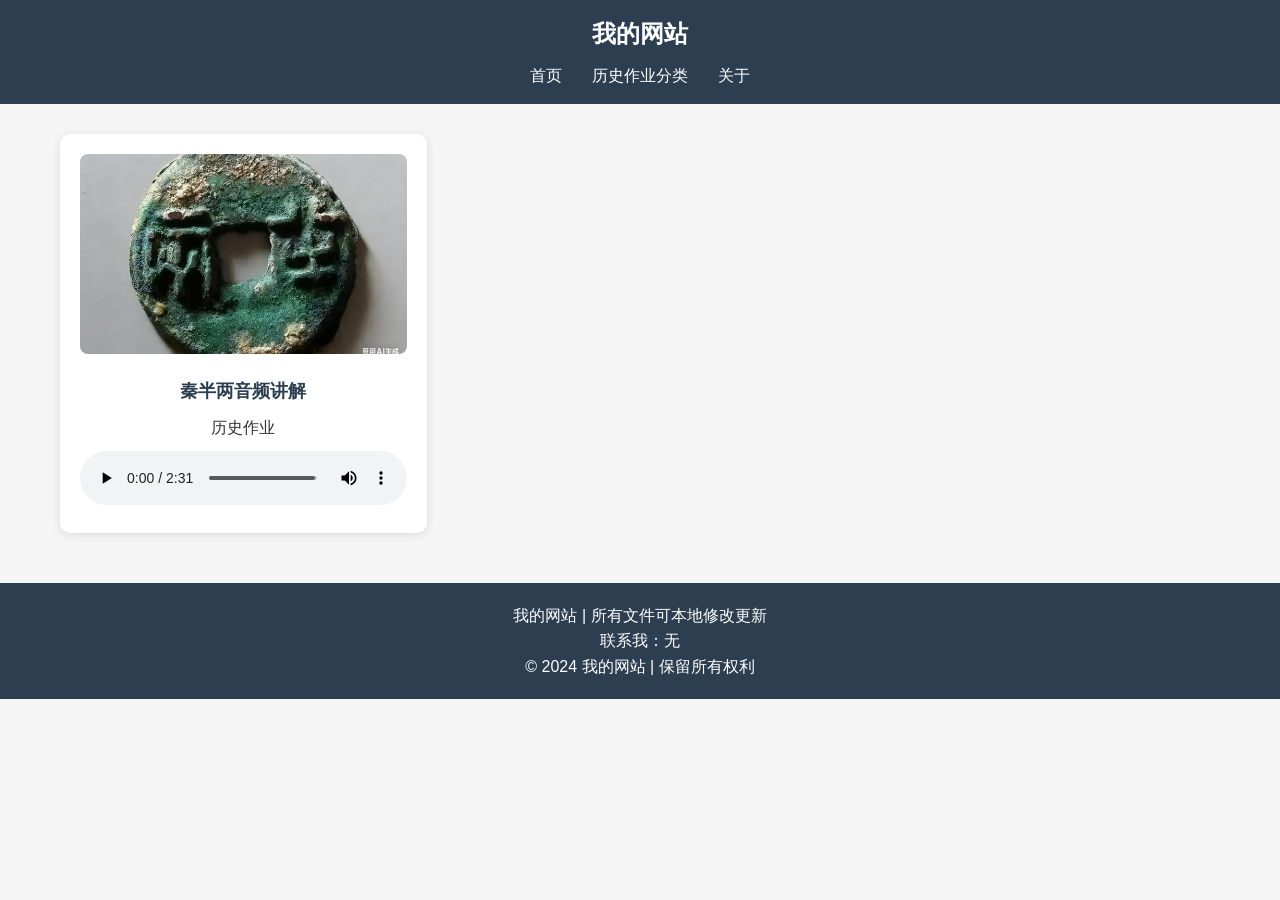
==== index.html @ 06c2db71 "Add files via upload" ====
<!DOCTYPE html>
<html lang="zh-CN">
<head>
    <meta charset="UTF-8">
    <meta name="viewport" content="width=device-width, initial-scale=1.0">
    <title>我的网站</title>
    <!-- 引入样式文件（无需修改） -->
    <link rel="stylesheet" href="css/style.css">
</head>
<body>
    <!-- 导航栏（可修改网站标题） -->
    <div class="nav">
        <h1>我的网站</h1> <!-- 可修改为你的网站名称，如“个人播客站” -->
        <ul class="menu">
            <li><a href="index.html">首页</a></li>
            <li><a href="#music">历史作业分类</a></li> <!-- 可修改分类名称 -->
            <li><a href="#about">关于</a></li>
        </ul>
    </div>

    <!-- 音频列表（核心修改区：添加/删除音频卡片） -->
    <div class="audio-container">
        <!-- 音频卡片1：（历史作业分类） -->
        <div class="audio-card" id="music">
            <img src="images/秦半两.png" class="audio-cover" alt="音频封面"> <!-- 替换为你的封面图片路径 -->
            <h3 class="audio-title">秦半两音频讲解</h3> <!-- 替换为你的音频标题 -->
            <p>历史作业</p> <!-- 替换为音频描述（如类型、时长） -->
            <!-- 音频播放器：src替换为你的本地音频路径 -->
            <audio controls class="audio-player">
                <source src="audio/秦半两配音.mp3" type="audio/mpeg"> <!-- 本地音频文件路径 -->
                你的浏览器不支持音频播放，请更新浏览器！
            </audio>
        </div>


        <!-- 新增音频卡片：复制上面的“audio-card”模块，修改内容即可 -->
        <!-- 例如：
        <div class="audio-card" id="music">
            <img src="images/cover3.jpg" class="audio-cover" alt="音频封面">
            <h3 class="audio-title">新音频标题</h3>
            <p>音频类型 | 时长</p>
            <audio controls class="audio-player">
                <source src="audio/新音频文件名.mp3" type="audio/mpeg">
                你的浏览器不支持音频播放，请更新浏览器！
            </audio>
        </div>
        -->
    </div>

    <!-- 关于板块（可修改个人信息） -->
    <div class="footer" id="about">
        <p>我的网站 | 所有文件可本地修改更新</p>
        <p>联系我：无</p> <!-- 可修改为你的联系方式（可选） -->
        <p>© 2024 我的网站 | 保留所有权利</p>
    </div>
</body>
</html>
---- css/style.css ----
/* 网站整体样式 */
* {
    margin: 0;
    padding: 0;
    box-sizing: border-box;
    font-family: "Microsoft YaHei", sans-serif;
}
body {
    background-color: #f5f5f5;
    color: #333;
    line-height: 1.6;
}

/* 导航栏样式 */
.nav {
    background-color: #2c3e50;
    color: white;
    padding: 15px 0;
    text-align: center;
}
.nav h1 {
    font-size: 24px;
    margin-bottom: 10px;
}
.nav .menu {
    list-style: none;
    display: flex;
    justify-content: center;
    gap: 30px;
}
.nav .menu a {
    color: white;
    text-decoration: none;
    font-size: 16px;
}
.nav .menu a:hover {
    color: #3498db;
}

/* 音频列表容器 */
.audio-container {
    max-width: 1200px;
    margin: 30px auto;
    padding: 0 20px;
    display: grid;
    grid-template-columns: repeat(auto-fill, minmax(300px, 1fr));
    gap: 30px;
}

/* 单个音频卡片样式 */
.audio-card {
    background-color: white;
    border-radius: 10px;
    box-shadow: 0 2px 10px rgba(0,0,0,0.1);
    padding: 20px;
    text-align: center;
    transition: transform 0.3s;
}
.audio-card:hover {
    transform: translateY(-5px); /* 鼠标悬浮时轻微上浮 */
}

/* 音频封面样式 */
.audio-cover {
    width: 100%;
    height: 200px;
    object-fit: cover;
    border-radius: 8px;
    margin-bottom: 15px;
}

/* 音频标题样式 */
.audio-title {
    font-size: 18px;
    margin-bottom: 10px;
    color: #2c3e50;
}

/* 音频播放器样式 */
.audio-player {
    width: 100%;
    margin-top: 10px;
}

/* 页脚样式 */
.footer {
    text-align: center;
    padding: 20px 0;
    margin-top: 50px;
    background-color: #2c3e50;
    color: white;
}
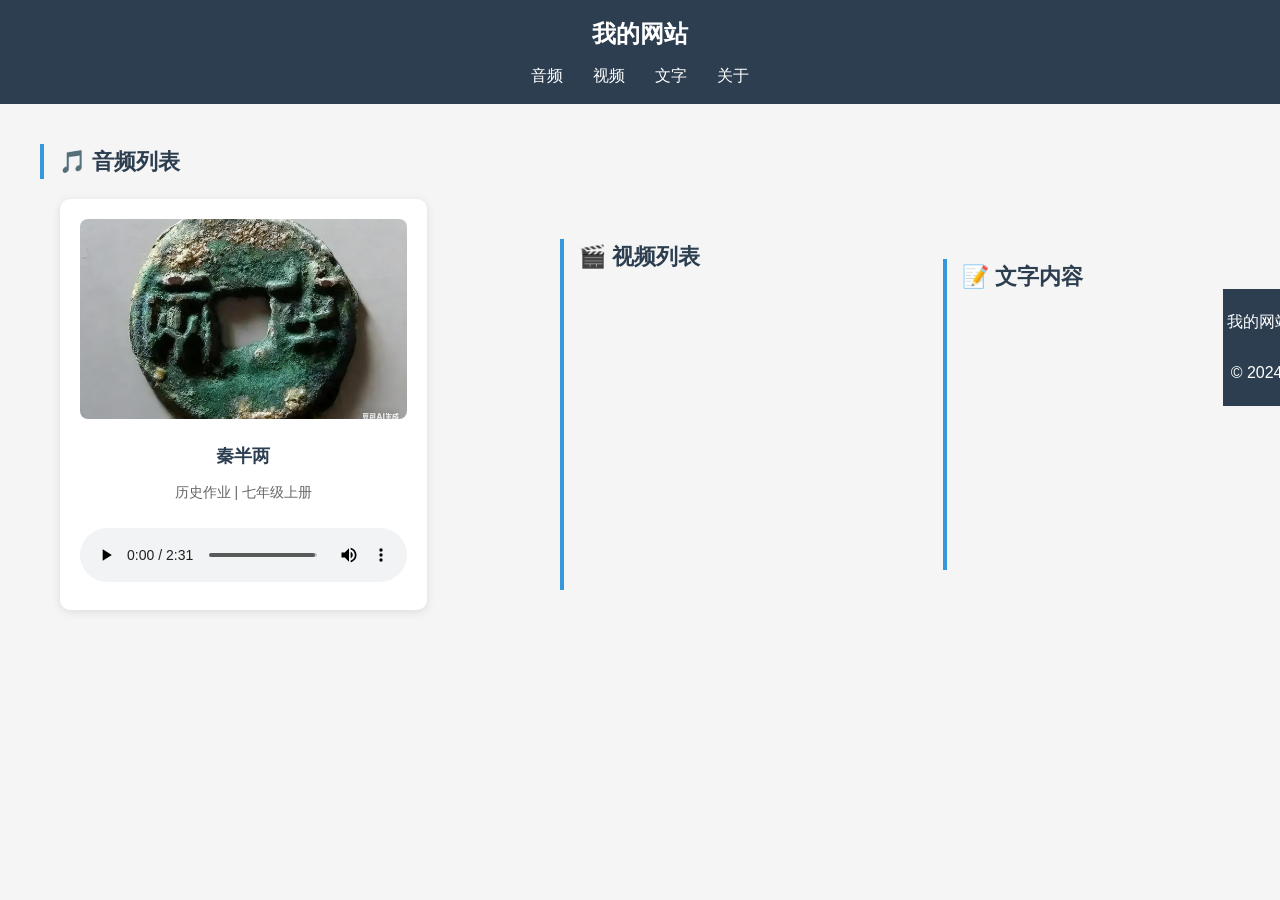
==== commit 23f3008f: "Add files via upload" ====
--- a/index.html
+++ b/index.html
@@ -3,55 +3,69 @@
 <head>
     <meta charset="UTF-8">
     <meta name="viewport" content="width=device-width, initial-scale=1.0">
-    <title>我的网站</title>
-    <!-- 引入样式文件（无需修改） -->
+    <title>多媒体网站（音频+视频+文字）</title>
     <link rel="stylesheet" href="css/style.css">
 </head>
 <body>
-    <!-- 导航栏（可修改网站标题） -->
+    <!-- 导航栏 -->
     <div class="nav">
-        <h1>我的网站</h1> <!-- 可修改为你的网站名称，如“个人播客站” -->
+        <h1>我的网站</h1> <!-- 可修改网站名称 -->
         <ul class="menu">
-            <li><a href="index.html">首页</a></li>
-            <li><a href="#music">历史作业分类</a></li> <!-- 可修改分类名称 -->
+            <li><a href="#audio">音频</a></li>
+            <li><a href="#video">视频</a></li>
+            <li><a href="#text">文字</a></li>
             <li><a href="#about">关于</a></li>
         </ul>
     </div>
 
-    <!-- 音频列表（核心修改区：添加/删除音频卡片） -->
-    <div class="audio-container">
-        <!-- 音频卡片1：（历史作业分类） -->
-        <div class="audio-card" id="music">
-            <img src="images/秦半两.png" class="audio-cover" alt="音频封面"> <!-- 替换为你的封面图片路径 -->
-            <h3 class="audio-title">秦半两音频讲解</h3> <!-- 替换为你的音频标题 -->
-            <p>历史作业</p> <!-- 替换为音频描述（如类型、时长） -->
-            <!-- 音频播放器：src替换为你的本地音频路径 -->
+    <!-- 音频区 -->
+    <h2 class="section-title" id="audio">🎵 音频列表</h2>
+    <div class="media-container">
+        <!-- 音频1，秦半两 -->
+        <div class="media-card">
+            <img src="images/秦半两.png" class="media-cover" alt="音频封面">
+            <h3 class="media-title">秦半两</h3>
+            <p class="media-desc">历史作业 | 七年级上册</p>
             <audio controls class="audio-player">
-                <source src="audio/秦半两配音.mp3" type="audio/mpeg"> <!-- 本地音频文件路径 -->
-                你的浏览器不支持音频播放，请更新浏览器！
+                <source src="audio/秦半两配音.mp3" type="audio/mpeg">
+                你的浏览器不支持音频播放
             </audio>
         </div>
 
-
-        <!-- 新增音频卡片：复制上面的“audio-card”模块，修改内容即可 -->
-        <!-- 例如：
-        <div class="audio-card" id="music">
-            <img src="images/cover3.jpg" class="audio-cover" alt="音频封面">
-            <h3 class="audio-title">新音频标题</h3>
-            <p>音频类型 | 时长</p>
-            <audio controls class="audio-player">
-                <source src="audio/新音频文件名.mp3" type="audio/mpeg">
-                你的浏览器不支持音频播放，请更新浏览器！
-            </audio>
+    <!-- 视频区（新增） -->
+    <h2 class="section-title" id="video">🎬 视频列表</h2>
+    <div class="media-container">
+        <!-- 视频1（示例） 
+        <div class="media-card">
+            <img src="images/video-cover1.jpg" class="media-cover" alt="视频封面">
+            <h3 class="media-title">海边日出</h3>
+            <p class="media-desc">风景延时 | 1分30秒</p>
+            <video controls class="video-player" poster="images/video-cover1.jpg">
+                <source src="video/seaside-sunrise.mp4" type="video/mp4">
+                你的浏览器不支持视频播放
+             </video>
         </div>
         -->
-    </div>
 
-    <!-- 关于板块（可修改个人信息） -->
+    <!-- 文字区（新增） -->
+    <h2 class="section-title" id="text">📝 文字内容</h2>
+    <div class="text-section">
+        <!-- 文字文章1（示例） 
+        <div class="text-card">
+            <h3 class="text-title">旅行日记：海边的一天</h3>
+            <div class="text-content">
+                <p>今天早起去了海边，日出时分的景色真的太美了。海水是渐变的蓝色，远处的渔船像剪影一样在晨光中移动。</p>
+                <img src="images/travel-sea.jpg" alt="海边照片">
+                <p>中午在附近的小店吃了海鲜面，味道很新鲜。下午沿着沙滩散步，捡了一些贝壳，还看到了几只海鸥。</p>
+                <p>傍晚的时候，夕阳把天空染成了橘红色，这种自然的美景让人忘记了所有烦恼。</p>
+            </div>
+        </div>
+      -->
+
+    <!-- 页脚 -->
     <div class="footer" id="about">
-        <p>我的网站 | 所有文件可本地修改更新</p>
-        <p>联系我：无</p> <!-- 可修改为你的联系方式（可选） -->
-        <p>© 2024 我的网站 | 保留所有权利</p>
+        <p>我的网站 | 支持音频、视频、文字展示</p>
+        <p>© 2024 多媒体库 | 本地可修改更新</p>
     </div>
 </body>
 </html>
--- a/css/style.css
+++ b/css/style.css
@@ -1,4 +1,4 @@
-/* 网站整体样式 */
+/* 基础样式（保持原有，新增视频和文字相关样式） */
 * {
     margin: 0;
     padding: 0;
@@ -9,9 +9,10 @@
     background-color: #f5f5f5;
     color: #333;
     line-height: 1.6;
+    padding-bottom: 50px;
 }
 
-/* 导航栏样式 */
+/* 导航栏 */
 .nav {
     background-color: #2c3e50;
     color: white;
@@ -27,6 +28,7 @@
     display: flex;
     justify-content: center;
     gap: 30px;
+    flex-wrap: wrap; /* 适配手机屏幕 */
 }
 .nav .menu a {
     color: white;
@@ -37,18 +39,29 @@
     color: #3498db;
 }
 
-/* 音频列表容器 */
-.audio-container {
+/* 板块标题（新增：用于区分音频/视频/文字区） */
+.section-title {
     max-width: 1200px;
-    margin: 30px auto;
+    margin: 40px auto 20px;
+    padding: 0 20px;
+    font-size: 22px;
+    color: #2c3e50;
+    border-left: 4px solid #3498db;
+    padding-left: 15px;
+}
+
+/* 音频/视频列表容器（复用原有结构，支持响应式） */
+.media-container {
+    max-width: 1200px;
+    margin: 20px auto;
     padding: 0 20px;
     display: grid;
     grid-template-columns: repeat(auto-fill, minmax(300px, 1fr));
     gap: 30px;
 }
 
-/* 单个音频卡片样式 */
-.audio-card {
+/* 音频/视频卡片样式 */
+.media-card {
     background-color: white;
     border-radius: 10px;
     box-shadow: 0 2px 10px rgba(0,0,0,0.1);
@@ -56,12 +69,12 @@
     text-align: center;
     transition: transform 0.3s;
 }
-.audio-card:hover {
-    transform: translateY(-5px); /* 鼠标悬浮时轻微上浮 */
+.media-card:hover {
+    transform: translateY(-5px);
 }
 
-/* 音频封面样式 */
-.audio-cover {
+/* 封面图样式 */
+.media-cover {
     width: 100%;
     height: 200px;
     object-fit: cover;
@@ -69,24 +82,79 @@
     margin-bottom: 15px;
 }
 
-/* 音频标题样式 */
-.audio-title {
+/* 标题和描述 */
+.media-title {
     font-size: 18px;
     margin-bottom: 10px;
     color: #2c3e50;
 }
+.media-desc {
+    color: #666;
+    font-size: 14px;
+    margin-bottom: 15px;
+}
 
-/* 音频播放器样式 */
+/* 音频播放器 */
 .audio-player {
     width: 100%;
     margin-top: 10px;
 }
 
-/* 页脚样式 */
+/* 视频播放器（新增） */
+.video-player {
+    width: 100%;
+    border-radius: 8px;
+    margin-top: 10px;
+}
+
+/* 文字内容区域（新增） */
+.text-section {
+    max-width: 1200px;
+    margin: 20px auto;
+    padding: 0 20px;
+}
+.text-card {
+    background-color: white;
+    border-radius: 10px;
+    padding: 30px;
+    margin-bottom: 30px;
+    box-shadow: 0 2px 10px rgba(0,0,0,0.1);
+}
+.text-title {
+    font-size: 20px;
+    color: #2c3e50;
+    margin-bottom: 15px;
+    padding-bottom: 10px;
+    border-bottom: 1px solid #eee;
+}
+.text-content {
+    line-height: 1.8;
+    color: #555;
+}
+.text-content p {
+    margin-bottom: 15px;
+}
+.text-content img {
+    max-width: 100%; /* 文字中的图片自适应 */
+    border-radius: 8px;
+    margin: 20px 0;
+}
+
+/* 页脚 */
 .footer {
     text-align: center;
     padding: 20px 0;
     margin-top: 50px;
     background-color: #2c3e50;
     color: white;
+}
+
+/* 适配手机屏幕 */
+@media (max-width: 768px) {
+    .media-container {
+        grid-template-columns: 1fr; /* 手机上单列显示 */
+    }
+    .nav .menu {
+        gap: 15px;
+    }
 }
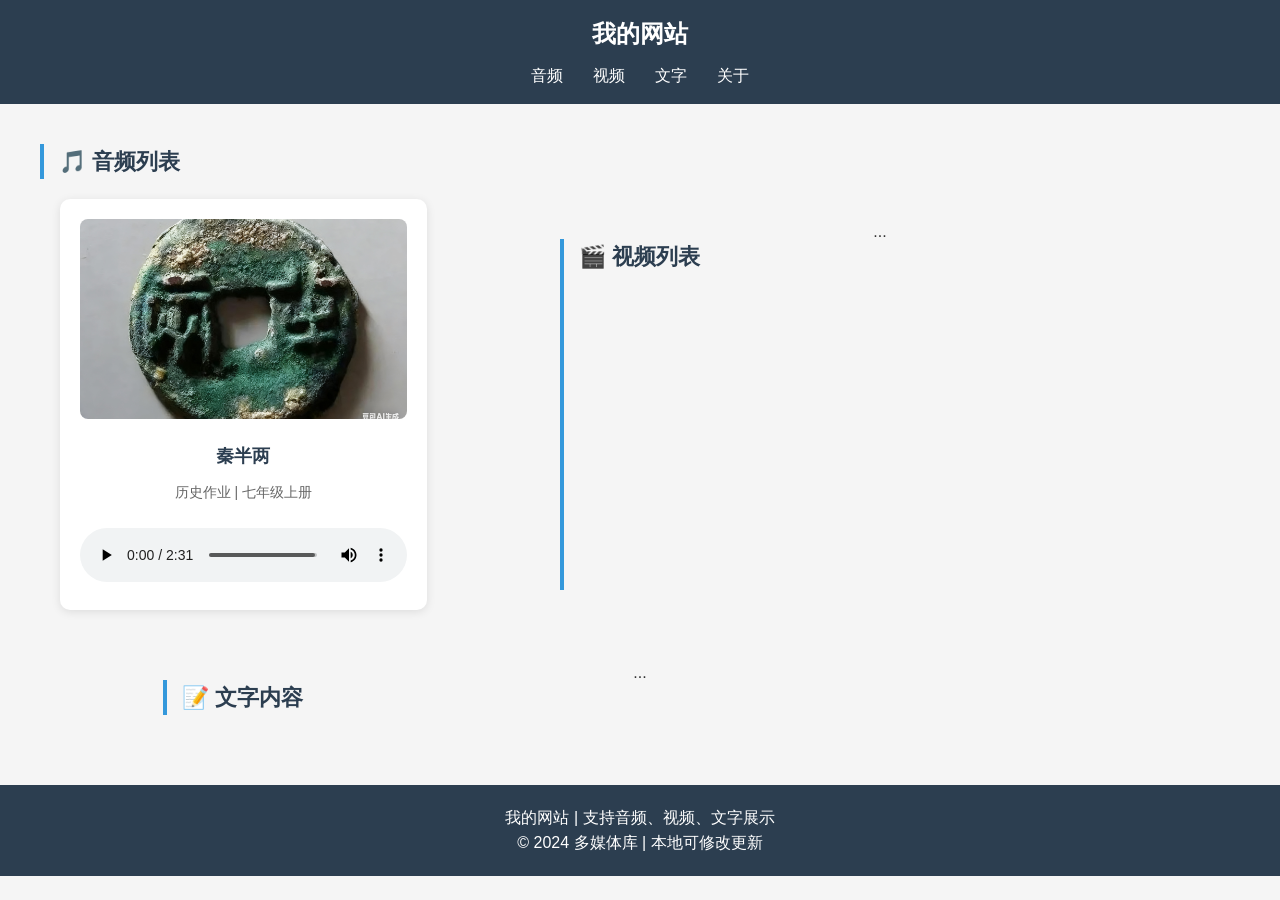
==== commit 8f002f14: "Add files via upload" ====
--- a/index.html
+++ b/index.html
@@ -18,24 +18,51 @@
         </ul>
     </div>
 
-    <!-- 音频区 -->
+    <!-- 新增：内容区域容器 -->
+    <div class="main-content">
+        <!-- 音频区 -->
+        <h2 class="section-title" id="audio">🎵 音频列表</h2>
+        <div class="media-container">
+
+            <!-- 音频1，秦半两 -->
+            <div class="media-card">
+                <img src="images/秦半两.png" class="media-cover" alt="音频封面">
+                <h3 class="media-title">秦半两</h3>
+                <p class="media-desc">历史作业 | 七年级上册</p>
+                <audio controls class="audio-player">
+                    <source src="audio/秦半两配音.mp3" type="audio/mpeg">
+                    你的浏览器不支持音频播放
+                </audio>
+            </div>
+
+        <!-- 视频区 -->
+        <h2 class="section-title" id="video">🎬 视频列表</h2>
+        <div class="media-container">...</div> <!-- 即使空内容，也有最小高度 -->
+
+        <!-- 文字区 -->
+        <h2 class="section-title" id="text">📝 文字内容</h2>
+        <div class="text-section">...</div> <!-- 即使空内容，也有最小高度 -->
+    </div>
+    <!-- 闭合内容区域容器 -->
+
+    <!-- 页脚 -->
+    <div class="footer" id="about">
+        <p>我的网站 | 支持音频、视频、文字展示</p>
+        <p>© 2024 多媒体库 | 本地可修改更新</p>
+    </div>
+</body>
+
+    
+
+    <!-- 音频区 
     <h2 class="section-title" id="audio">🎵 音频列表</h2>
     <div class="media-container">
-        <!-- 音频1，秦半两 -->
-        <div class="media-card">
-            <img src="images/秦半两.png" class="media-cover" alt="音频封面">
-            <h3 class="media-title">秦半两</h3>
-            <p class="media-desc">历史作业 | 七年级上册</p>
-            <audio controls class="audio-player">
-                <source src="audio/秦半两配音.mp3" type="audio/mpeg">
-                你的浏览器不支持音频播放
-            </audio>
-        </div>
+        
 
-    <!-- 视频区（新增） -->
+     视频区（新增） 
     <h2 class="section-title" id="video">🎬 视频列表</h2>
     <div class="media-container">
-        <!-- 视频1（示例） 
+        视频1（示例） 
         <div class="media-card">
             <img src="images/video-cover1.jpg" class="media-cover" alt="视频封面">
             <h3 class="media-title">海边日出</h3>
@@ -45,12 +72,12 @@
                 你的浏览器不支持视频播放
              </video>
         </div>
-        -->
+        
 
-    <!-- 文字区（新增） -->
+     文字区（新增） 
     <h2 class="section-title" id="text">📝 文字内容</h2>
     <div class="text-section">
-        <!-- 文字文章1（示例） 
+         文字文章1（示例） 
         <div class="text-card">
             <h3 class="text-title">旅行日记：海边的一天</h3>
             <div class="text-content">
@@ -60,12 +87,8 @@
                 <p>傍晚的时候，夕阳把天空染成了橘红色，这种自然的美景让人忘记了所有烦恼。</p>
             </div>
         </div>
-      -->
+      
 
-    <!-- 页脚 -->
-    <div class="footer" id="about">
-        <p>我的网站 | 支持音频、视频、文字展示</p>
-        <p>© 2024 多媒体库 | 本地可修改更新</p>
-    </div>
-</body>
+     页脚 -->
+        
 </html>
--- a/css/style.css
+++ b/css/style.css
@@ -10,6 +10,25 @@
     color: #333;
     line-height: 1.6;
     padding-bottom: 50px;
+}
+/* 确保页面占满屏幕高度，页脚始终在底部 */
+html, body {
+    height: 100%; /* 让html和body占满屏幕高度 */
+}
+
+body {
+    display: flex;
+    flex-direction: column; /* 垂直排列内容 */
+}
+
+/* 内容区域自动填充剩余空间，撑起页面 */
+.main-content {
+    flex: 1; /* 占据除页脚外的所有空间 */
+}
+
+/* 给空内容区域添加最小高度，避免布局塌陷 */
+.media-container:empty, .text-section:empty {
+    min-height: 100px; /* 即使没有内容，也保留100px高度 */
 }
 
 /* 导航栏 */
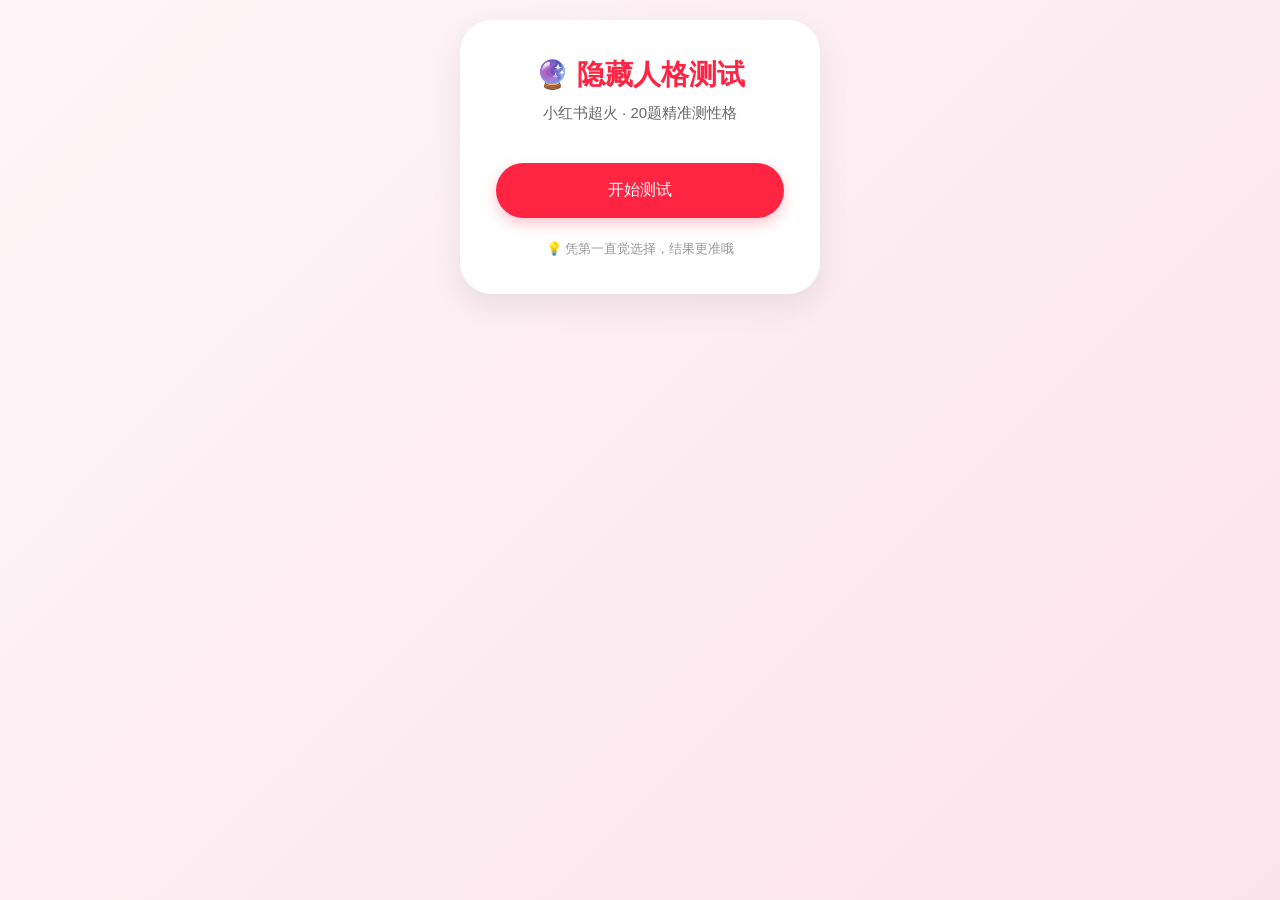
==== commit 49e9bde7: "Add files via upload" ====
--- a/index.html
+++ b/index.html
@@ -3,92 +3,298 @@
 <head>
     <meta charset="UTF-8">
     <meta name="viewport" content="width=device-width, initial-scale=1.0">
-    <title>多媒体网站（音频+视频+文字）</title>
-    <link rel="stylesheet" href="css/style.css">
+    <title>小红书隐藏人格测试</title>
+    <style>
+        * {
+            margin: 0;
+            padding: 0;
+            box-sizing: border-box;
+            font-family: "PingFang SC", "微软雅黑", sans-serif;
+        }
+
+        body {
+            background: linear-gradient(135deg, #fdf6f8, #fce4ec, #f8bbd0);
+            padding: 20px;
+            max-width: 400px;
+            margin: 0 auto;
+            min-height: 100vh;
+            animation: bgGradient 6s infinite alternate ease-in-out;
+            background-size: 200% 200%;
+        }
+
+        @keyframes bgGradient {
+            0% { background-position: 0% 50%; }
+            50% { background-position: 100% 50%; }
+            100% { background-position: 0% 50%; }
+        }
+
+        .card {
+            background: white;
+            border-radius: 32px;
+            padding: 36px;
+            margin-bottom: 20px;
+            box-shadow: 0 12px 32px rgba(0, 0, 0, 0.08);
+            animation: cardFadeIn 0.7s ease forwards;
+            opacity: 0;
+            transform: translateY(30px);
+        }
+
+        @keyframes cardFadeIn {
+            to { opacity: 1; transform: translateY(0); }
+        }
+
+        .title {
+            color: #ff2442;
+            font-size: 28px;
+            text-align: center;
+            margin-bottom: 10px;
+            font-weight: bold;
+        }
+
+        .sub-title {
+            text-align: center;
+            color: #666;
+            margin-bottom: 30px;
+            font-size: 15px;
+        }
+
+        .question {
+            font-size: 19px;
+            color: #333;
+            margin: 24px 0;
+            line-height: 1.7;
+            text-align: center;
+            animation: questionPop 0.5s ease;
+            font-weight: 500;
+        }
+
+        @keyframes questionPop {
+            0% { opacity: 0; transform: scale(0.9) translateY(10px); }
+            100% { opacity: 1; transform: scale(1) translateY(0); }
+        }
+
+        .btn {
+            background: #ff2442;
+            color: white;
+            border: none;
+            border-radius: 30px;
+            padding: 17px;
+            width: 100%;
+            font-size: 16px;
+            margin: 10px 0;
+            cursor: pointer;
+            transition: all 0.3s ease;
+            box-shadow: 0 6px 14px rgba(255, 36, 66, 0.25);
+            position: relative;
+            overflow: hidden;
+        }
+
+        .btn:before {
+            content: "";
+            position: absolute;
+            top: 0;
+            left: -100%;
+            width: 100%;
+            height: 100%;
+            background: linear-gradient(90deg, transparent, rgba(255,255,255,0.2), transparent);
+            transition: left 0.5s;
+        }
+
+        .btn:hover:before {
+            left: 100%;
+        }
+
+        .btn:hover {
+            transform: translateY(-3px);
+            box-shadow: 0 8px 18px rgba(255, 36, 66, 0.35);
+        }
+
+        .btn:active {
+            transform: scale(0.96);
+        }
+
+        .result-title {
+            font-size: 26px;
+            color: #ff2442;
+            text-align: center;
+            margin: 20px 0;
+            font-weight: bold;
+            animation: resultBigPop 0.7s ease;
+        }
+
+        @keyframes resultBigPop {
+            0% { transform: scale(0.7); opacity: 0; }
+            50% { transform: scale(1.12); }
+            100% { transform: scale(1); opacity: 1; }
+        }
+
+        .result-desc {
+            font-size: 17px;
+            color: #444;
+            line-height: 1.9;
+            margin: 14px 0;
+            text-align: center;
+            animation: fadeUp 0.6s ease 0.2s forwards;
+            opacity: 0;
+        }
+
+        @keyframes fadeUp {
+            to { opacity: 1; transform: translateY(0); }
+            from { opacity: 0; transform: translateY(10px); }
+        }
+
+        .restart {
+            background: #fff;
+            color: #ff2442;
+            border: 2px solid #ff2442;
+            margin-top: 25px;
+        }
+
+        .progress {
+            width: 100%;
+            height: 8px;
+            background: #f5f5f5;
+            border-radius: 10px;
+            margin: 20px 0;
+            overflow: hidden;
+        }
+
+        .progress-bar {
+            height: 100%;
+            background: linear-gradient(90deg, #ff2442, #ff5973);
+            width: 0%;
+            transition: width 0.4s cubic-bezier(0.25, 0.8, 0.25, 1);
+            border-radius: 10px;
+        }
+
+        .tip {
+            text-align: center;
+            font-size: 13px;
+            color: #999;
+            margin-top: 12px;
+        }
+    </style>
 </head>
+
 <body>
-    <!-- 导航栏 -->
-    <div class="nav">
-        <h1>我的网站</h1> <!-- 可修改网站名称 -->
-        <ul class="menu">
-            <li><a href="#audio">音频</a></li>
-            <li><a href="#video">视频</a></li>
-            <li><a href="#text">文字</a></li>
-            <li><a href="#about">关于</a></li>
-        </ul>
+    <div class="card" id="startBox">
+        <h1 class="title">🔮 隐藏人格测试</h1>
+        <p class="sub-title">小红书超火 · 20题精准测性格</p>
+        <button class="btn" onclick="startTest()">开始测试</button>
+        <div class="tip">💡 凭第一直觉选择，结果更准哦</div>
     </div>
 
-    <!-- 新增：内容区域容器 -->
-    <div class="main-content">
-        <!-- 音频区 -->
-        <h2 class="section-title" id="audio">🎵 音频列表</h2>
-        <div class="media-container">
-
-            <!-- 音频1，秦半两 -->
-            <div class="media-card">
-                <img src="images/秦半两.png" class="media-cover" alt="音频封面">
-                <h3 class="media-title">秦半两</h3>
-                <p class="media-desc">历史作业 | 七年级上册</p>
-                <audio controls class="audio-player">
-                    <source src="audio/秦半两配音.mp3" type="audio/mpeg">
-                    你的浏览器不支持音频播放
-                </audio>
-            </div>
-
-        <!-- 视频区 -->
-        <h2 class="section-title" id="video">🎬 视频列表</h2>
-        <div class="media-container">...</div> <!-- 即使空内容，也有最小高度 -->
-
-        <!-- 文字区 -->
-        <h2 class="section-title" id="text">📝 文字内容</h2>
-        <div class="text-section">...</div> <!-- 即使空内容，也有最小高度 -->
+    <div class="card" id="testBox" style="display:none;">
+        <div class="progress">
+            <div class="progress-bar" id="progress"></div>
+        </div>
+        <div id="questionArea"></div>
+        <button class="btn" onclick="next(1)">A 完全符合</button>
+        <button class="btn" onclick="next(2)">B 比较符合</button>
+        <button class="btn" onclick="next(3)">C 不太符合</button>
+        <button class="btn" onclick="next(4)">D 完全不符合</button>
     </div>
-    <!-- 闭合内容区域容器 -->
-
-    <!-- 页脚 -->
-    <div class="footer" id="about">
-        <p>我的网站 | 支持音频、视频、文字展示</p>
-        <p>© 2024 多媒体库 | 本地可修改更新</p>
+
+    <div class="card" id="resultBox" style="display:none;">
+        <div id="resultArea"></div>
+        <button class="btn restart" onclick="restartTest()">重新测试</button>
     </div>
+
+    <script>
+        let score = 0;
+        let current = 0;
+
+        // 20道顶配题目
+        const questions = [
+            "1. 遇到烦心事，你更愿意自己消化。",
+            "2. 你喜欢提前规划好每天的行程。",
+            "3. 社交场合中，你通常是主动的一方。",
+            "4. 你很容易被生活中的小细节打动。",
+            "5. 你习惯先完成任务，再放松娱乐。",
+            "6. 你偶尔会想一个人待着，远离人群。",
+            "7. 你做决定时通常很果断。",
+            "8. 你很在意别人对你的看法。",
+            "9. 你喜欢尝试新鲜事物、挑战未知。",
+            "10. 你觉得自己是一个情绪稳定的人。",
+            "11. 你更喜欢宅家，而不是出门聚会。",
+            "12. 你很容易原谅别人的过错。",
+            "13. 你做事追求完美，不喜欢敷衍。",
+            "14. 你在朋友眼中是很有趣的人。",
+            "15. 你面对压力时能保持冷静。",
+            "16. 你常常会陷入回忆与感慨。",
+            "17. 你喜欢干净整洁、井井有条的环境。",
+            "18. 你不喜欢麻烦别人，习惯独立解决问题。",
+            "19. 你容易对重复的事情感到厌倦。",
+            "20. 你相信真诚永远是最打动人的品质。"
+        ];
+
+        // 6种精准结果
+        const results = [
+            { title: "🌙 温柔治愈型人格", desc: "你内心柔软、共情力极强，总能照顾到身边人的情绪。你喜欢安静舒适的生活，不爱争执，是朋友心中最温暖、最靠谱的倾听者。" },
+            { title: "☀️ 阳光开朗型人格", desc: "你热情大方、充满活力，走到哪里都能带来快乐。你热爱生活、敢于表达，天生自带感染力，是人群中的小太阳，让人忍不住靠近。" },
+            { title: "✨ 理智清醒型人格", desc: "你冷静理性、做事有条理，遇到问题从不慌乱。你目标明确、执行力强，对自己有清晰认知，逻辑清晰，是天生的领导者与决策者。" },
+            { title: "💫 自由随性型人格", desc: "你讨厌束缚、追求自在，喜欢跟着感觉走。你乐观豁达、不拘小节，生活态度松弛通透，不被世俗定义，活得潇洒又快乐。" },
+            { title: "🌿 沉稳内敛型人格", desc: "你低调踏实、心思细腻，不喜欢张扬。你做事认真负责、情绪稳定，给人满满的安全感，是值得信赖的伙伴。" },
+            { title: "🌟 灵动创造型人格", desc: "你思维活跃、脑洞超大，充满创意与灵感。你不喜欢墨守成规，总能用独特的视角看待世界，自带有趣的灵魂。" }
+        ];
+
+        // 开始测试
+        function startTest() {
+            score = 0;
+            current = 0;
+            startBox.style.display = "none";
+            testBox.style.display = "block";
+            updateProgress();
+            showQuestion();
+        }
+
+        // 显示题目
+        function showQuestion() {
+            questionArea.innerHTML = `<div class="question">${questions[current]}</div>`;
+        }
+
+        // 进度条
+        function updateProgress() {
+            let percent = (current / questions.length) * 100;
+            progress.style.width = percent + "%";
+        }
+
+        // 下一题
+        function next(point) {
+            score += point;
+            current++;
+            updateProgress();
+            if (current < questions.length) {
+                showQuestion();
+            } else {
+                showResult();
+            }
+        }
+
+        // 显示结果
+        function showResult() {
+            testBox.style.display = "none";
+            resultBox.style.display = "block";
+            let level;
+
+            if (score <= 30) level = 0;
+            else if (score <= 40) level = 1;
+            else if (score <= 50) level = 2;
+            else if (score <= 60) level = 3;
+            else if (score <= 70) level = 4;
+            else level = 5;
+
+            resultArea.innerHTML = `
+                <h2 class="result-title">${results[level].title}</h2>
+                <p class="result-desc">${results[level].desc}</p>
+            `;
+        }
+
+        // 重新测试
+        function restartTest() {
+            resultBox.style.display = "none";
+            startBox.style.display = "block";
+        }
+    </script>
 </body>
-
-    
-
-    <!-- 音频区 
-    <h2 class="section-title" id="audio">🎵 音频列表</h2>
-    <div class="media-container">
-        
-
-     视频区（新增） 
-    <h2 class="section-title" id="video">🎬 视频列表</h2>
-    <div class="media-container">
-        视频1（示例） 
-        <div class="media-card">
-            <img src="images/video-cover1.jpg" class="media-cover" alt="视频封面">
-            <h3 class="media-title">海边日出</h3>
-            <p class="media-desc">风景延时 | 1分30秒</p>
-            <video controls class="video-player" poster="images/video-cover1.jpg">
-                <source src="video/seaside-sunrise.mp4" type="video/mp4">
-                你的浏览器不支持视频播放
-             </video>
-        </div>
-        
-
-     文字区（新增） 
-    <h2 class="section-title" id="text">📝 文字内容</h2>
-    <div class="text-section">
-         文字文章1（示例） 
-        <div class="text-card">
-            <h3 class="text-title">旅行日记：海边的一天</h3>
-            <div class="text-content">
-                <p>今天早起去了海边，日出时分的景色真的太美了。海水是渐变的蓝色，远处的渔船像剪影一样在晨光中移动。</p>
-                <img src="images/travel-sea.jpg" alt="海边照片">
-                <p>中午在附近的小店吃了海鲜面，味道很新鲜。下午沿着沙滩散步，捡了一些贝壳，还看到了几只海鸥。</p>
-                <p>傍晚的时候，夕阳把天空染成了橘红色，这种自然的美景让人忘记了所有烦恼。</p>
-            </div>
-        </div>
-      
-
-     页脚 -->
-        
 </html>
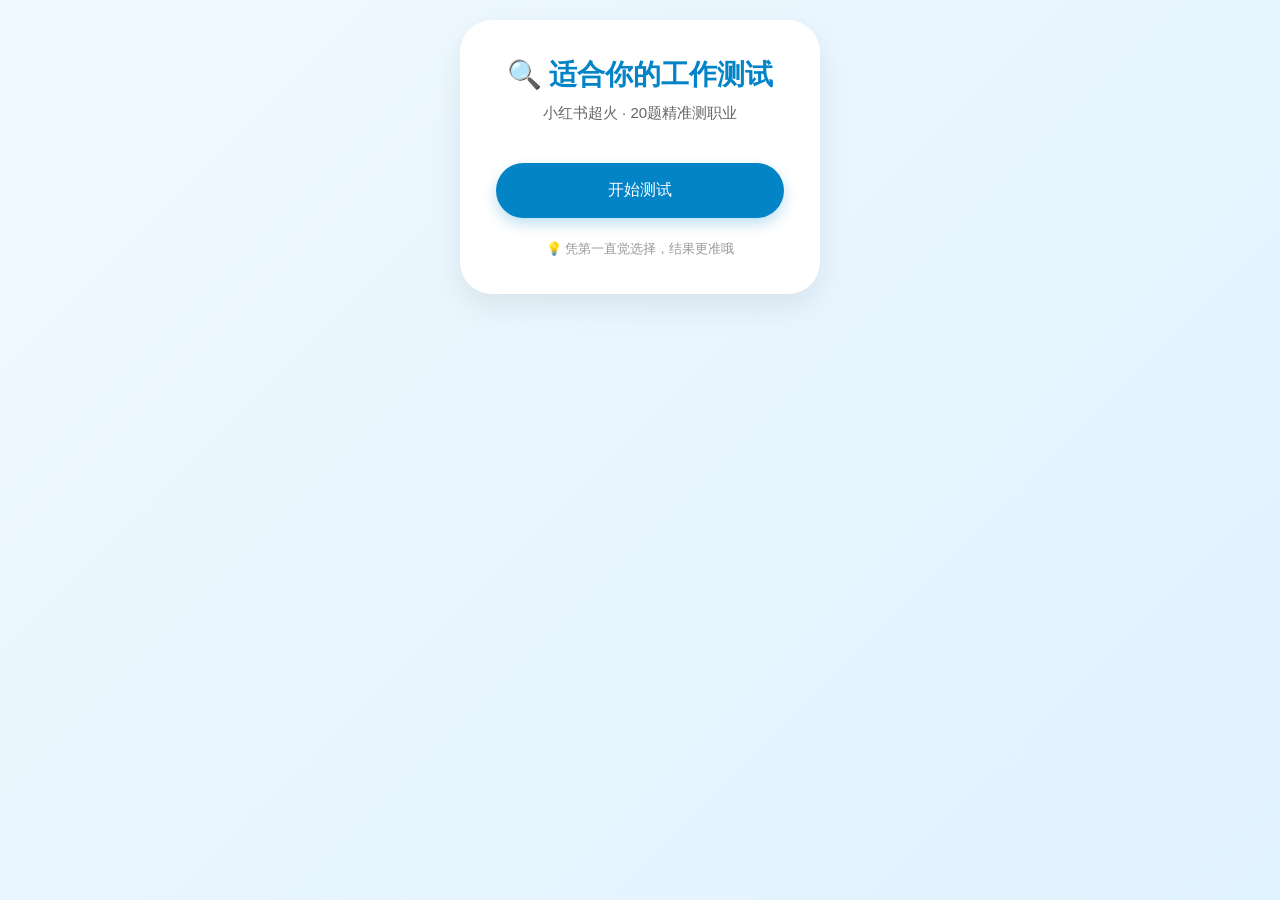
==== commit 600e63cf: "Add files via upload" ====
--- a/index.html
+++ b/index.html
@@ -3,7 +3,7 @@
 <head>
     <meta charset="UTF-8">
     <meta name="viewport" content="width=device-width, initial-scale=1.0">
-    <title>小红书隐藏人格测试</title>
+    <title>🔍 适合你的工作测试｜20题精准版</title>
     <style>
         * {
             margin: 0;
@@ -13,7 +13,7 @@
         }
 
         body {
-            background: linear-gradient(135deg, #fdf6f8, #fce4ec, #f8bbd0);
+            background: linear-gradient(135deg, #f0f9ff, #e0f2fe, #bae6fd);
             padding: 20px;
             max-width: 400px;
             margin: 0 auto;
@@ -44,7 +44,7 @@
         }
 
         .title {
-            color: #ff2442;
+            color: #0284c7;
             font-size: 28px;
             text-align: center;
             margin-bottom: 10px;
@@ -74,7 +74,7 @@
         }
 
         .btn {
-            background: #ff2442;
+            background: #0284c7;
             color: white;
             border: none;
             border-radius: 30px;
@@ -84,7 +84,7 @@
             margin: 10px 0;
             cursor: pointer;
             transition: all 0.3s ease;
-            box-shadow: 0 6px 14px rgba(255, 36, 66, 0.25);
+            box-shadow: 0 6px 14px rgba(2, 132, 199, 0.25);
             position: relative;
             overflow: hidden;
         }
@@ -106,7 +106,7 @@
 
         .btn:hover {
             transform: translateY(-3px);
-            box-shadow: 0 8px 18px rgba(255, 36, 66, 0.35);
+            box-shadow: 0 8px 18px rgba(2, 132, 199, 0.35);
         }
 
         .btn:active {
@@ -115,7 +115,7 @@
 
         .result-title {
             font-size: 26px;
-            color: #ff2442;
+            color: #0284c7;
             text-align: center;
             margin: 20px 0;
             font-weight: bold;
@@ -145,8 +145,8 @@
 
         .restart {
             background: #fff;
-            color: #ff2442;
-            border: 2px solid #ff2442;
+            color: #0284c7;
+            border: 2px solid #0284c7;
             margin-top: 25px;
         }
 
@@ -161,7 +161,7 @@
 
         .progress-bar {
             height: 100%;
-            background: linear-gradient(90deg, #ff2442, #ff5973);
+            background: linear-gradient(90deg, #0284c7, #38bdf8);
             width: 0%;
             transition: width 0.4s cubic-bezier(0.25, 0.8, 0.25, 1);
             border-radius: 10px;
@@ -178,8 +178,8 @@
 
 <body>
     <div class="card" id="startBox">
-        <h1 class="title">🔮 隐藏人格测试</h1>
-        <p class="sub-title">小红书超火 · 20题精准测性格</p>
+        <h1 class="title">🔍 适合你的工作测试</h1>
+        <p class="sub-title">小红书超火 · 20题精准测职业</p>
         <button class="btn" onclick="startTest()">开始测试</button>
         <div class="tip">💡 凭第一直觉选择，结果更准哦</div>
     </div>
@@ -204,38 +204,56 @@
         let score = 0;
         let current = 0;
 
-        // 20道顶配题目
+        // 20道 职业/工作适配 测试题
         const questions = [
-            "1. 遇到烦心事，你更愿意自己消化。",
-            "2. 你喜欢提前规划好每天的行程。",
-            "3. 社交场合中，你通常是主动的一方。",
-            "4. 你很容易被生活中的小细节打动。",
-            "5. 你习惯先完成任务，再放松娱乐。",
-            "6. 你偶尔会想一个人待着，远离人群。",
-            "7. 你做决定时通常很果断。",
-            "8. 你很在意别人对你的看法。",
-            "9. 你喜欢尝试新鲜事物、挑战未知。",
-            "10. 你觉得自己是一个情绪稳定的人。",
-            "11. 你更喜欢宅家，而不是出门聚会。",
-            "12. 你很容易原谅别人的过错。",
-            "13. 你做事追求完美，不喜欢敷衍。",
-            "14. 你在朋友眼中是很有趣的人。",
-            "15. 你面对压力时能保持冷静。",
-            "16. 你常常会陷入回忆与感慨。",
-            "17. 你喜欢干净整洁、井井有条的环境。",
-            "18. 你不喜欢麻烦别人，习惯独立解决问题。",
-            "19. 你容易对重复的事情感到厌倦。",
-            "20. 你相信真诚永远是最打动人的品质。"
+            "1. 你喜欢独立完成工作，不喜欢过多打扰。",
+            "2. 你擅长与人沟通、说服或安抚他人。",
+            "3. 你对数字、逻辑、规则类事情很敏感。",
+            "4. 你喜欢创作、设计、写作等创意工作。",
+            "5. 你喜欢带领团队、安排任务、做决策。",
+            "6. 你喜欢稳定规律，不喜欢频繁变动。",
+            "7. 你喜欢研究、分析、探索未知问题。",
+            "8. 你很有耐心，愿意长期重复做精细工作。",
+            "9. 你喜欢帮助别人、服务他人获得成就感。",
+            "10. 你喜欢自由灵活，不喜欢被束缚。",
+            "11. 你喜欢表达自己、展示自己、被关注。",
+            "12. 你做事严谨细致，很少出错。",
+            "13. 你喜欢挑战、竞争、追求高回报。",
+            "14. 你喜欢安静思考，深度钻研一件事。",
+            "15. 你擅长组织活动、安排流程、协调事务。",
+            "16. 你对美、审美、搭配有天然敏感度。",
+            "17. 你喜欢学习新知识，不断提升自己。",
+            "18. 你愿意承担压力，完成高难度目标。",
+            "19. 你喜欢动手实操，解决实际问题。",
+            "20. 你很有同理心，容易理解他人感受。"
         ];
 
-        // 6种精准结果
+        // 6种 精准职业结果
         const results = [
-            { title: "🌙 温柔治愈型人格", desc: "你内心柔软、共情力极强，总能照顾到身边人的情绪。你喜欢安静舒适的生活，不爱争执，是朋友心中最温暖、最靠谱的倾听者。" },
-            { title: "☀️ 阳光开朗型人格", desc: "你热情大方、充满活力，走到哪里都能带来快乐。你热爱生活、敢于表达，天生自带感染力，是人群中的小太阳，让人忍不住靠近。" },
-            { title: "✨ 理智清醒型人格", desc: "你冷静理性、做事有条理，遇到问题从不慌乱。你目标明确、执行力强，对自己有清晰认知，逻辑清晰，是天生的领导者与决策者。" },
-            { title: "💫 自由随性型人格", desc: "你讨厌束缚、追求自在，喜欢跟着感觉走。你乐观豁达、不拘小节，生活态度松弛通透，不被世俗定义，活得潇洒又快乐。" },
-            { title: "🌿 沉稳内敛型人格", desc: "你低调踏实、心思细腻，不喜欢张扬。你做事认真负责、情绪稳定，给人满满的安全感，是值得信赖的伙伴。" },
-            { title: "🌟 灵动创造型人格", desc: "你思维活跃、脑洞超大，充满创意与灵感。你不喜欢墨守成规，总能用独特的视角看待世界，自带有趣的灵魂。" }
+            { 
+                title: "💼 全能管理型人才", 
+                desc: "你适合：管理者、项目经理、创业者、主管。你领导力强、果断有主见，擅长统筹规划，天生适合带领团队、掌控全局，能在压力中做出正确决策。" 
+            },
+            { 
+                title: "🎨 创意艺术型人才", 
+                desc: "你适合：设计师、文案、博主、摄影师、编导。你脑洞大、审美在线、灵感丰富，讨厌束缚，喜欢自由创作，能在创意领域闪闪发光。" 
+            },
+            { 
+                title: "📊 理性技术型人才", 
+                desc: "你适合：程序员、会计、工程师、分析师、科研人员。你逻辑清晰、做事严谨、专注力强，擅长钻研技术与规则，靠专业能力立足。" 
+            },
+            { 
+                title: "🤝 沟通服务型人才", 
+                desc: "你适合：教师、医护、HR、客服、公关、销售。你共情力强、擅长沟通、耐心温柔，能在与人打交道的工作中获得最大成就感。" 
+            },
+            { 
+                title: "🔍 沉稳执行型人才", 
+                desc: "你适合：行政、文员、法务、财务、运营。你踏实稳重、细致靠谱、执行力强，喜欢稳定有序的工作，是团队中最可靠的核心支柱。" 
+            },
+            { 
+                title: "🚀 自由挑战型人才", 
+                desc: "你适合：自由职业、自媒体、创业、市场、投资。你热爱自由、敢于冒险、追求突破，不喜欢被规则限制，适合靠能力闯出新天地。" 
+            }
         ];
 
         // 开始测试
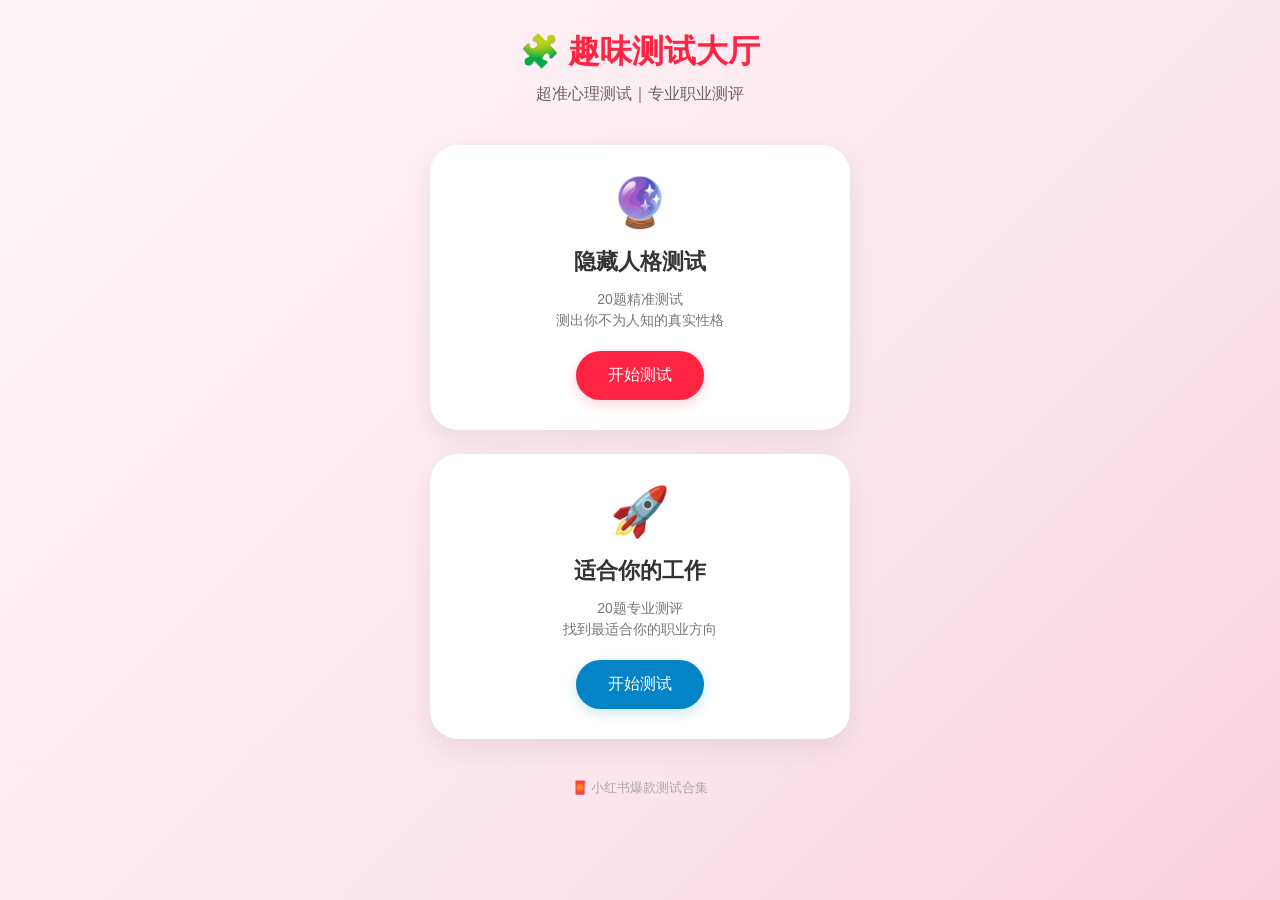
==== commit 92e5ca6e: "Add initial HTML structure for test hall" ====
--- a/index.html
+++ b/index.html
@@ -1,318 +1,181 @@
-<!DOCTYPE html>
-<html lang="zh-CN">
-<head>
-    <meta charset="UTF-8">
-    <meta name="viewport" content="width=device-width, initial-scale=1.0">
-    <title>🔍 适合你的工作测试｜20题精准版</title>
-    <style>
-        * {
-            margin: 0;
-            padding: 0;
-            box-sizing: border-box;
-            font-family: "PingFang SC", "微软雅黑", sans-serif;
-        }
-
-        body {
-            background: linear-gradient(135deg, #f0f9ff, #e0f2fe, #bae6fd);
-            padding: 20px;
-            max-width: 400px;
-            margin: 0 auto;
-            min-height: 100vh;
-            animation: bgGradient 6s infinite alternate ease-in-out;
-            background-size: 200% 200%;
-        }
-
-        @keyframes bgGradient {
-            0% { background-position: 0% 50%; }
-            50% { background-position: 100% 50%; }
-            100% { background-position: 0% 50%; }
-        }
-
-        .card {
-            background: white;
-            border-radius: 32px;
-            padding: 36px;
-            margin-bottom: 20px;
-            box-shadow: 0 12px 32px rgba(0, 0, 0, 0.08);
-            animation: cardFadeIn 0.7s ease forwards;
-            opacity: 0;
-            transform: translateY(30px);
-        }
-
-        @keyframes cardFadeIn {
-            to { opacity: 1; transform: translateY(0); }
-        }
-
-        .title {
-            color: #0284c7;
-            font-size: 28px;
-            text-align: center;
-            margin-bottom: 10px;
-            font-weight: bold;
-        }
-
-        .sub-title {
-            text-align: center;
-            color: #666;
-            margin-bottom: 30px;
-            font-size: 15px;
-        }
-
-        .question {
-            font-size: 19px;
-            color: #333;
-            margin: 24px 0;
-            line-height: 1.7;
-            text-align: center;
-            animation: questionPop 0.5s ease;
-            font-weight: 500;
-        }
-
-        @keyframes questionPop {
-            0% { opacity: 0; transform: scale(0.9) translateY(10px); }
-            100% { opacity: 1; transform: scale(1) translateY(0); }
-        }
-
-        .btn {
-            background: #0284c7;
-            color: white;
-            border: none;
-            border-radius: 30px;
-            padding: 17px;
-            width: 100%;
-            font-size: 16px;
-            margin: 10px 0;
-            cursor: pointer;
-            transition: all 0.3s ease;
-            box-shadow: 0 6px 14px rgba(2, 132, 199, 0.25);
-            position: relative;
-            overflow: hidden;
-        }
-
-        .btn:before {
-            content: "";
-            position: absolute;
-            top: 0;
-            left: -100%;
-            width: 100%;
-            height: 100%;
-            background: linear-gradient(90deg, transparent, rgba(255,255,255,0.2), transparent);
-            transition: left 0.5s;
-        }
-
-        .btn:hover:before {
-            left: 100%;
-        }
-
-        .btn:hover {
-            transform: translateY(-3px);
-            box-shadow: 0 8px 18px rgba(2, 132, 199, 0.35);
-        }
-
-        .btn:active {
-            transform: scale(0.96);
-        }
-
-        .result-title {
-            font-size: 26px;
-            color: #0284c7;
-            text-align: center;
-            margin: 20px 0;
-            font-weight: bold;
-            animation: resultBigPop 0.7s ease;
-        }
-
-        @keyframes resultBigPop {
-            0% { transform: scale(0.7); opacity: 0; }
-            50% { transform: scale(1.12); }
-            100% { transform: scale(1); opacity: 1; }
-        }
-
-        .result-desc {
-            font-size: 17px;
-            color: #444;
-            line-height: 1.9;
-            margin: 14px 0;
-            text-align: center;
-            animation: fadeUp 0.6s ease 0.2s forwards;
-            opacity: 0;
-        }
-
-        @keyframes fadeUp {
-            to { opacity: 1; transform: translateY(0); }
-            from { opacity: 0; transform: translateY(10px); }
-        }
-
-        .restart {
-            background: #fff;
-            color: #0284c7;
-            border: 2px solid #0284c7;
-            margin-top: 25px;
-        }
-
-        .progress {
-            width: 100%;
-            height: 8px;
-            background: #f5f5f5;
-            border-radius: 10px;
-            margin: 20px 0;
-            overflow: hidden;
-        }
-
-        .progress-bar {
-            height: 100%;
-            background: linear-gradient(90deg, #0284c7, #38bdf8);
-            width: 0%;
-            transition: width 0.4s cubic-bezier(0.25, 0.8, 0.25, 1);
-            border-radius: 10px;
-        }
-
-        .tip {
-            text-align: center;
-            font-size: 13px;
-            color: #999;
-            margin-top: 12px;
-        }
-    </style>
-</head>
-
-<body>
-    <div class="card" id="startBox">
-        <h1 class="title">🔍 适合你的工作测试</h1>
-        <p class="sub-title">小红书超火 · 20题精准测职业</p>
-        <button class="btn" onclick="startTest()">开始测试</button>
-        <div class="tip">💡 凭第一直觉选择，结果更准哦</div>
-    </div>
-
-    <div class="card" id="testBox" style="display:none;">
-        <div class="progress">
-            <div class="progress-bar" id="progress"></div>
-        </div>
-        <div id="questionArea"></div>
-        <button class="btn" onclick="next(1)">A 完全符合</button>
-        <button class="btn" onclick="next(2)">B 比较符合</button>
-        <button class="btn" onclick="next(3)">C 不太符合</button>
-        <button class="btn" onclick="next(4)">D 完全不符合</button>
-    </div>
-
-    <div class="card" id="resultBox" style="display:none;">
-        <div id="resultArea"></div>
-        <button class="btn restart" onclick="restartTest()">重新测试</button>
-    </div>
-
-    <script>
-        let score = 0;
-        let current = 0;
-
-        // 20道 职业/工作适配 测试题
-        const questions = [
-            "1. 你喜欢独立完成工作，不喜欢过多打扰。",
-            "2. 你擅长与人沟通、说服或安抚他人。",
-            "3. 你对数字、逻辑、规则类事情很敏感。",
-            "4. 你喜欢创作、设计、写作等创意工作。",
-            "5. 你喜欢带领团队、安排任务、做决策。",
-            "6. 你喜欢稳定规律，不喜欢频繁变动。",
-            "7. 你喜欢研究、分析、探索未知问题。",
-            "8. 你很有耐心，愿意长期重复做精细工作。",
-            "9. 你喜欢帮助别人、服务他人获得成就感。",
-            "10. 你喜欢自由灵活，不喜欢被束缚。",
-            "11. 你喜欢表达自己、展示自己、被关注。",
-            "12. 你做事严谨细致，很少出错。",
-            "13. 你喜欢挑战、竞争、追求高回报。",
-            "14. 你喜欢安静思考，深度钻研一件事。",
-            "15. 你擅长组织活动、安排流程、协调事务。",
-            "16. 你对美、审美、搭配有天然敏感度。",
-            "17. 你喜欢学习新知识，不断提升自己。",
-            "18. 你愿意承担压力，完成高难度目标。",
-            "19. 你喜欢动手实操，解决实际问题。",
-            "20. 你很有同理心，容易理解他人感受。"
-        ];
-
-        // 6种 精准职业结果
-        const results = [
-            { 
-                title: "💼 全能管理型人才", 
-                desc: "你适合：管理者、项目经理、创业者、主管。你领导力强、果断有主见，擅长统筹规划，天生适合带领团队、掌控全局，能在压力中做出正确决策。" 
-            },
-            { 
-                title: "🎨 创意艺术型人才", 
-                desc: "你适合：设计师、文案、博主、摄影师、编导。你脑洞大、审美在线、灵感丰富，讨厌束缚，喜欢自由创作，能在创意领域闪闪发光。" 
-            },
-            { 
-                title: "📊 理性技术型人才", 
-                desc: "你适合：程序员、会计、工程师、分析师、科研人员。你逻辑清晰、做事严谨、专注力强，擅长钻研技术与规则，靠专业能力立足。" 
-            },
-            { 
-                title: "🤝 沟通服务型人才", 
-                desc: "你适合：教师、医护、HR、客服、公关、销售。你共情力强、擅长沟通、耐心温柔，能在与人打交道的工作中获得最大成就感。" 
-            },
-            { 
-                title: "🔍 沉稳执行型人才", 
-                desc: "你适合：行政、文员、法务、财务、运营。你踏实稳重、细致靠谱、执行力强，喜欢稳定有序的工作，是团队中最可靠的核心支柱。" 
-            },
-            { 
-                title: "🚀 自由挑战型人才", 
-                desc: "你适合：自由职业、自媒体、创业、市场、投资。你热爱自由、敢于冒险、追求突破，不喜欢被规则限制，适合靠能力闯出新天地。" 
-            }
-        ];
-
-        // 开始测试
-        function startTest() {
-            score = 0;
-            current = 0;
-            startBox.style.display = "none";
-            testBox.style.display = "block";
-            updateProgress();
-            showQuestion();
-        }
-
-        // 显示题目
-        function showQuestion() {
-            questionArea.innerHTML = `<div class="question">${questions[current]}</div>`;
-        }
-
-        // 进度条
-        function updateProgress() {
-            let percent = (current / questions.length) * 100;
-            progress.style.width = percent + "%";
-        }
-
-        // 下一题
-        function next(point) {
-            score += point;
-            current++;
-            updateProgress();
-            if (current < questions.length) {
-                showQuestion();
-            } else {
-                showResult();
-            }
-        }
-
-        // 显示结果
-        function showResult() {
-            testBox.style.display = "none";
-            resultBox.style.display = "block";
-            let level;
-
-            if (score <= 30) level = 0;
-            else if (score <= 40) level = 1;
-            else if (score <= 50) level = 2;
-            else if (score <= 60) level = 3;
-            else if (score <= 70) level = 4;
-            else level = 5;
-
-            resultArea.innerHTML = `
-                <h2 class="result-title">${results[level].title}</h2>
-                <p class="result-desc">${results[level].desc}</p>
-            `;
-        }
-
-        // 重新测试
-        function restartTest() {
-            resultBox.style.display = "none";
-            startBox.style.display = "block";
-        }
-    </script>
-</body>
-</html>+<!DOCTYPE html>
+<html lang="zh-CN">
+<head>
+    <meta charset="UTF-8">
+    <meta name="viewport" content="width=device-width, initial-scale=1.0">
+    <title>趣味测试大厅</title>
+    <style>
+        * {
+            margin: 0;
+            padding: 0;
+            box-sizing: border-box;
+            font-family: "PingFang SC", "微软雅黑", sans-serif;
+        }
+
+        body {
+            background: linear-gradient(135deg, #fdf6f8, #fce4ec, #f8bbd0, #bae6fd);
+            background-size: 200% 200%;
+            animation: bgGradient 8s infinite alternate ease-in-out;
+            padding: 30px 20px;
+            min-height: 100vh;
+        }
+
+        @keyframes bgGradient {
+            0% { background-position: 0% 50%; }
+            100% { background-position: 100% 50%; }
+        }
+
+        .container {
+            max-width: 420px;
+            margin: 0 auto;
+        }
+
+        .header {
+            text-align: center;
+            margin-bottom: 40px;
+            animation: titleFade 1s ease forwards;
+            opacity: 0;
+            transform: translateY(-20px);
+        }
+
+        @keyframes titleFade {
+            to { opacity: 1; transform: translateY(0); }
+        }
+
+        .header h1 {
+            font-size: 32px;
+            color: #ff2442;
+            margin-bottom: 10px;
+            font-weight: bold;
+        }
+
+        .header p {
+            font-size: 16px;
+            color: #666;
+        }
+
+        .test-card {
+            background: white;
+            border-radius: 28px;
+            padding: 30px;
+            margin-bottom: 24px;
+            box-shadow: 0 10px 28px rgba(0, 0, 0, 0.08);
+            text-align: center;
+            cursor: pointer;
+            transition: all 0.3s ease;
+            animation: cardPop 0.7s ease backwards;
+            position: relative;
+            overflow: hidden;
+        }
+
+        .test-card:before {
+            content: "";
+            position: absolute;
+            top: 0;
+            left: -100%;
+            width: 100%;
+            height: 100%;
+            background: linear-gradient(90deg, transparent, rgba(255,255,255,0.3), transparent);
+            transition: left 0.6s;
+        }
+
+        .test-card:hover:before {
+            left: 100%;
+        }
+
+        @keyframes cardPop {
+            from { opacity: 0; transform: translateY(30px) scale(0.95); }
+            to { opacity: 1; transform: translateY(0) scale(1); }
+        }
+
+        .test-card:hover {
+            transform: translateY(-6px) scale(1.02);
+            box-shadow: 0 16px 36px rgba(0, 0, 0, 0.12);
+        }
+
+        .test-card:nth-child(1) { animation-delay: 0.1s; }
+        .test-card:nth-child(2) { animation-delay: 0.2s; }
+        .test-card:nth-child(3) { animation-delay: 0.3s; }
+
+        .test-card .icon {
+            font-size: 48px;
+            margin-bottom: 16px;
+        }
+
+        .test-card h2 {
+            font-size: 22px;
+            color: #333;
+            margin-bottom: 12px;
+            font-weight: bold;
+        }
+
+        .test-card p {
+            font-size: 14px;
+            color: #777;
+            margin-bottom: 20px;
+            line-height: 1.5;
+        }
+
+        .test-card .btn {
+            display: inline-block;
+            background: #ff2442;
+            color: white;
+            padding: 14px 32px;
+            border-radius: 30px;
+            font-size: 16px;
+            text-decoration: none;
+            box-shadow: 0 4px 12px rgba(255, 36, 66, 0.2);
+            transition: all 0.3s ease;
+        }
+
+        .test-card .btn:hover {
+            transform: translateY(-2px);
+            box-shadow: 0 6px 16px rgba(255, 36, 66, 0.3);
+        }
+
+        .test-card.blue .btn {
+            background: #0284c7;
+            box-shadow: 0 4px 12px rgba(2, 132, 199, 0.2);
+        }
+
+        .test-card.blue .btn:hover {
+            box-shadow: 0 6px 16px rgba(2, 132, 199, 0.3);
+        }
+
+        .footer {
+            text-align: center;
+            margin-top: 40px;
+            font-size: 13px;
+            color: #999;
+            opacity: 0.8;
+        }
+    </style>
+</head>
+
+<body>
+    <div class="container">
+        <div class="header">
+            <h1>🧩 趣味测试大厅</h1>
+            <p>超准心理测试｜专业职业测评</p>
+        </div>
+
+        <!-- 性格测试 -->
+        <div class="test-card" onclick="location.href='personality.html'">
+            <div class="icon">🔮</div>
+            <h2>隐藏人格测试</h2>
+            <p>20题精准测试<br>测出你不为人知的真实性格</p>
+            <a class="btn">开始测试</a>
+        </div>
+
+        <!-- 适合工作测试 -->
+        <div class="test-card blue" onclick="location.href='career.html'">
+            <div class="icon">🚀</div>
+            <h2>适合你的工作</h2>
+            <p>20题专业测评<br>找到最适合你的职业方向</p>
+            <a class="btn">开始测试</a>
+        </div>
+
+        <div class="footer">🧧 小红书爆款测试合集</div>
+    </div>
+</body>
+</html>
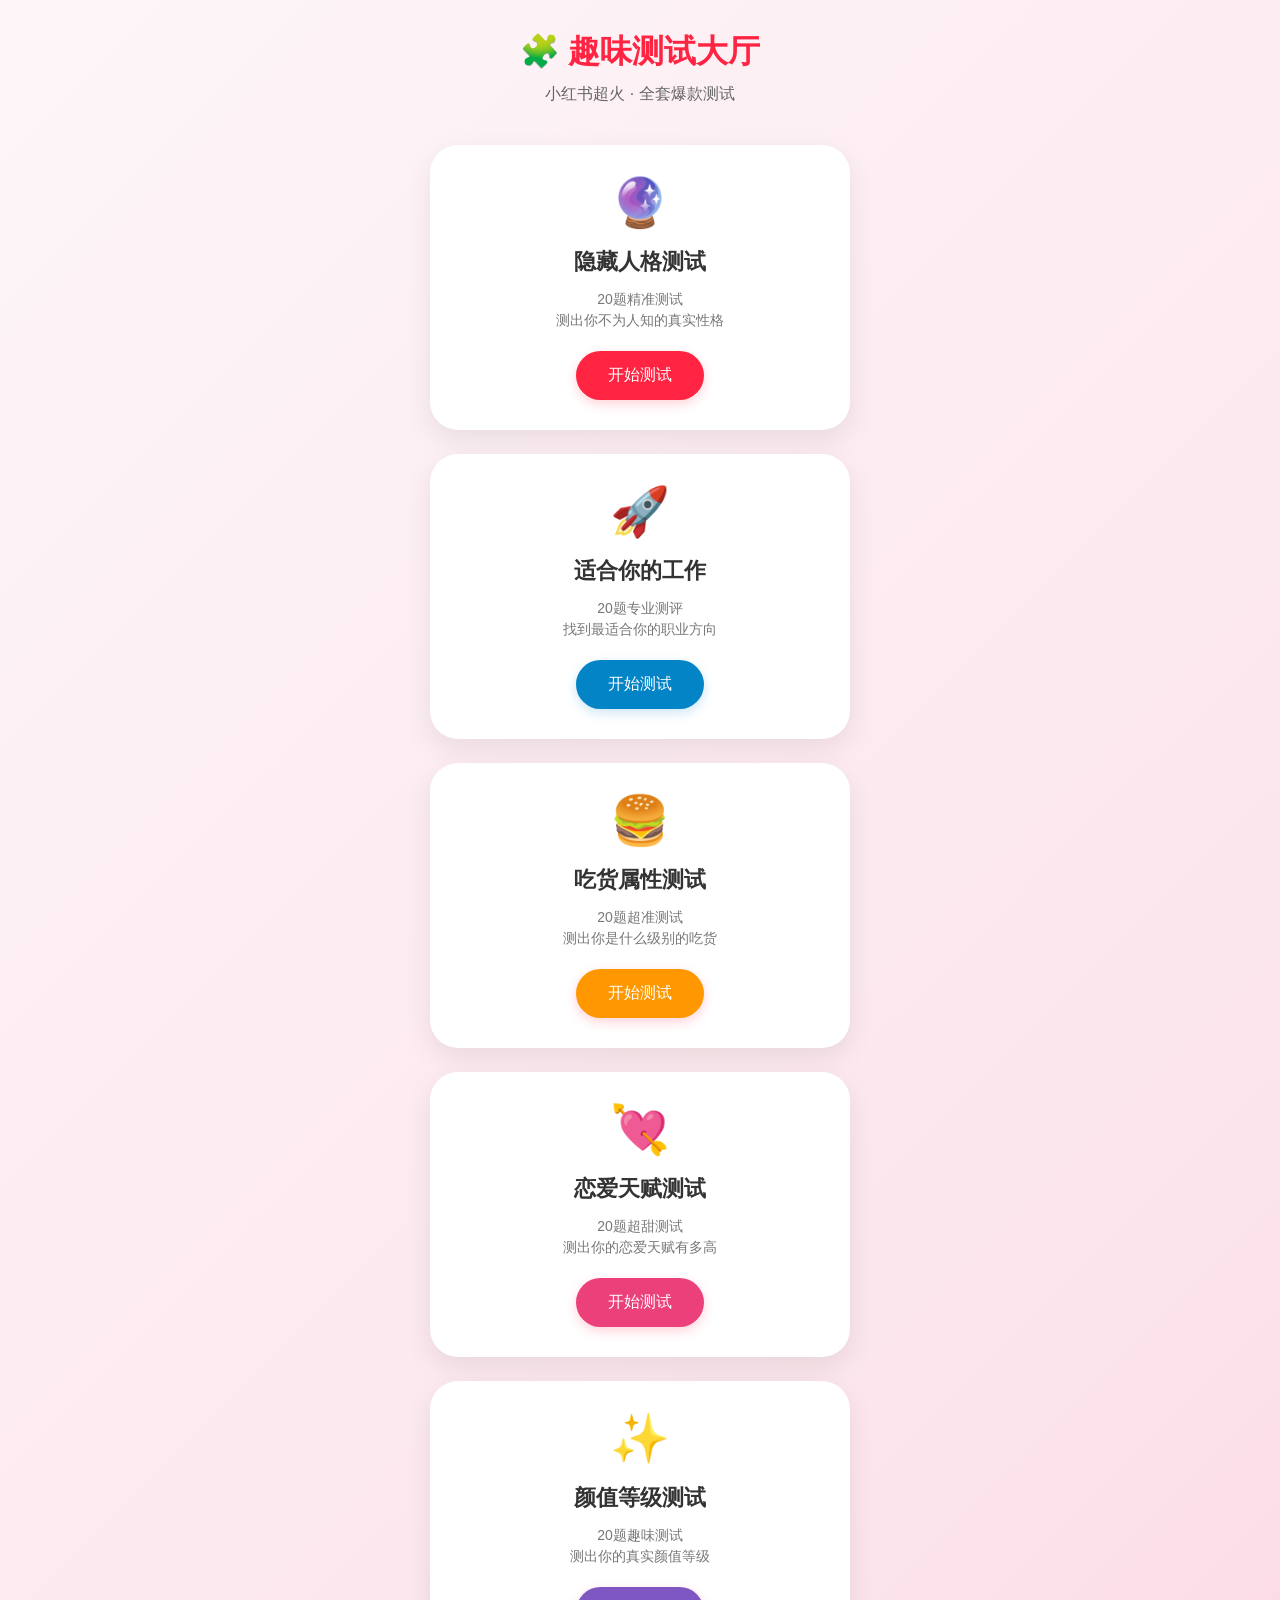
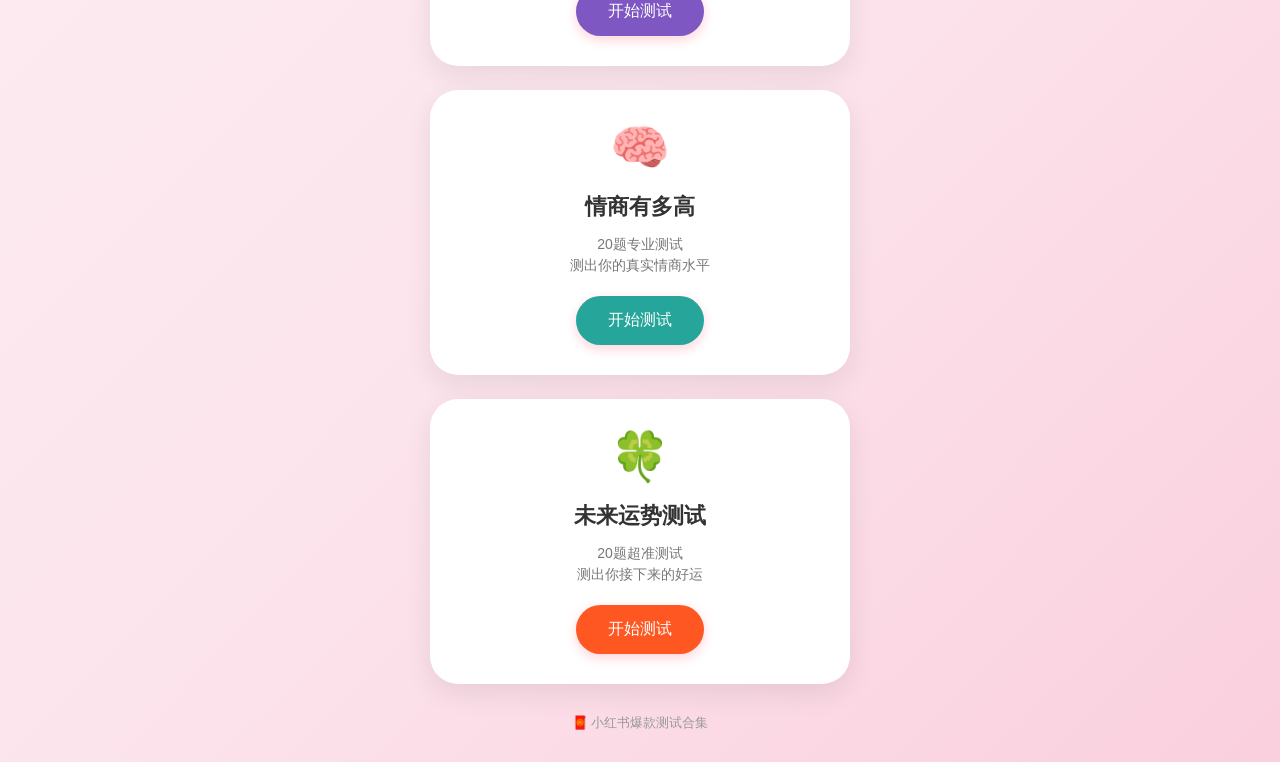
==== commit ce12e07b: "Add files via upload" ====
--- a/index.html
+++ b/index.html
@@ -59,7 +59,7 @@
             border-radius: 28px;
             padding: 30px;
             margin-bottom: 24px;
-            box-shadow: 0 10px 28px rgba(0, 0, 0, 0.08);
+            box-shadow: 0 10px 28px rgba(0,0,0,0.08);
             text-align: center;
             cursor: pointer;
             transition: all 0.3s ease;
@@ -90,12 +90,16 @@
 
         .test-card:hover {
             transform: translateY(-6px) scale(1.02);
-            box-shadow: 0 16px 36px rgba(0, 0, 0, 0.12);
-        }
-
-        .test-card:nth-child(1) { animation-delay: 0.1s; }
-        .test-card:nth-child(2) { animation-delay: 0.2s; }
-        .test-card:nth-child(3) { animation-delay: 0.3s; }
+            box-shadow: 0 16px 36px rgba(0,0,0,0.12);
+        }
+
+        .test-card:nth-child(1){ animation-delay:0.1s; }
+        .test-card:nth-child(2){ animation-delay:0.2s; }
+        .test-card:nth-child(3){ animation-delay:0.3s; }
+        .test-card:nth-child(4){ animation-delay:0.4s; }
+        .test-card:nth-child(5){ animation-delay:0.5s; }
+        .test-card:nth-child(6){ animation-delay:0.6s; }
+        .test-card:nth-child(7){ animation-delay:0.7s; }
 
         .test-card .icon {
             font-size: 48px;
@@ -120,62 +124,91 @@
             display: inline-block;
             background: #ff2442;
             color: white;
-            padding: 14px 32px;
-            border-radius: 30px;
-            font-size: 16px;
+            padding:14px 32px;
+            border-radius:30px;
+            font-size:16px;
             text-decoration: none;
-            box-shadow: 0 4px 12px rgba(255, 36, 66, 0.2);
+            box-shadow:0 4px 12px rgba(255,36,66,0.2);
             transition: all 0.3s ease;
         }
 
         .test-card .btn:hover {
             transform: translateY(-2px);
-            box-shadow: 0 6px 16px rgba(255, 36, 66, 0.3);
+            box-shadow:0 6px 16px rgba(255,36,66,0.3);
         }
 
         .test-card.blue .btn {
             background: #0284c7;
-            box-shadow: 0 4px 12px rgba(2, 132, 199, 0.2);
-        }
-
-        .test-card.blue .btn:hover {
-            box-shadow: 0 6px 16px rgba(2, 132, 199, 0.3);
-        }
-
-        .footer {
-            text-align: center;
-            margin-top: 40px;
-            font-size: 13px;
-            color: #999;
-            opacity: 0.8;
-        }
+            box-shadow:0 4px 12px rgba(2,132,199,0.2);
+        }
+        .test-card.yellow .btn { background: #ff9800; }
+        .test-card.pink .btn { background: #ec407a; }
+        .test-card.purple .btn { background: #7e57c2; }
+        .test-card.green .btn { background: #26a69a; }
+        .test-card.orange .btn { background: #ff5722; }
     </style>
 </head>
-
 <body>
-    <div class="container">
-        <div class="header">
-            <h1>🧩 趣味测试大厅</h1>
-            <p>超准心理测试｜专业职业测评</p>
-        </div>
-
-        <!-- 性格测试 -->
-        <div class="test-card" onclick="location.href='personality.html'">
-            <div class="icon">🔮</div>
-            <h2>隐藏人格测试</h2>
-            <p>20题精准测试<br>测出你不为人知的真实性格</p>
-            <a class="btn">开始测试</a>
-        </div>
-
-        <!-- 适合工作测试 -->
-        <div class="test-card blue" onclick="location.href='career.html'">
-            <div class="icon">🚀</div>
-            <h2>适合你的工作</h2>
-            <p>20题专业测评<br>找到最适合你的职业方向</p>
-            <a class="btn">开始测试</a>
-        </div>
-
-        <div class="footer">🧧 小红书爆款测试合集</div>
-    </div>
+
+<div class="container">
+    <div class="header">
+        <h1>🧩 趣味测试大厅</h1>
+        <p>小红书超火 · 全套爆款测试</p>
+    </div>
+
+    <div class="test-card" onclick="location.href='personality.html'">
+        <div class="icon">🔮</div>
+        <h2>隐藏人格测试</h2>
+        <p>20题精准测试<br>测出你不为人知的真实性格</p>
+        <a class="btn">开始测试</a>
+    </div>
+
+    <div class="test-card blue" onclick="location.href='career.html'">
+        <div class="icon">🚀</div>
+        <h2>适合你的工作</h2>
+        <p>20题专业测评<br>找到最适合你的职业方向</p>
+        <a class="btn">开始测试</a>
+    </div>
+
+    <div class="test-card yellow" onclick="location.href='food.html'">
+        <div class="icon">🍔</div>
+        <h2>吃货属性测试</h2>
+        <p>20题超准测试<br>测出你是什么级别的吃货</p>
+        <a class="btn">开始测试</a>
+    </div>
+
+    <div class="test-card pink" onclick="location.href='love.html'">
+        <div class="icon">💘</div>
+        <h2>恋爱天赋测试</h2>
+        <p>20题超甜测试<br>测出你的恋爱天赋有多高</p>
+        <a class="btn">开始测试</a>
+    </div>
+
+    <div class="test-card purple" onclick="location.href='beauty.html'">
+        <div class="icon">✨</div>
+        <h2>颜值等级测试</h2>
+        <p>20题趣味测试<br>测出你的真实颜值等级</p>
+        <a class="btn">开始测试</a>
+    </div>
+
+    <div class="test-card green" onclick="location.href='eq.html'">
+        <div class="icon">🧠</div>
+        <h2>情商有多高</h2>
+        <p>20题专业测试<br>测出你的真实情商水平</p>
+        <a class="btn">开始测试</a>
+    </div>
+
+    <div class="test-card orange" onclick="location.href='luck.html'">
+        <div class="icon">🍀</div>
+        <h2>未来运势测试</h2>
+        <p>20题超准测试<br>测出你接下来的好运</p>
+        <a class="btn">开始测试</a>
+    </div>
+
+    <div class="footer" style="text-align:center; margin-top:30px; font-size:13px; color:#999">
+        🧧 小红书爆款测试合集
+    </div>
+</div>
+
 </body>
-</html>
+</html>
